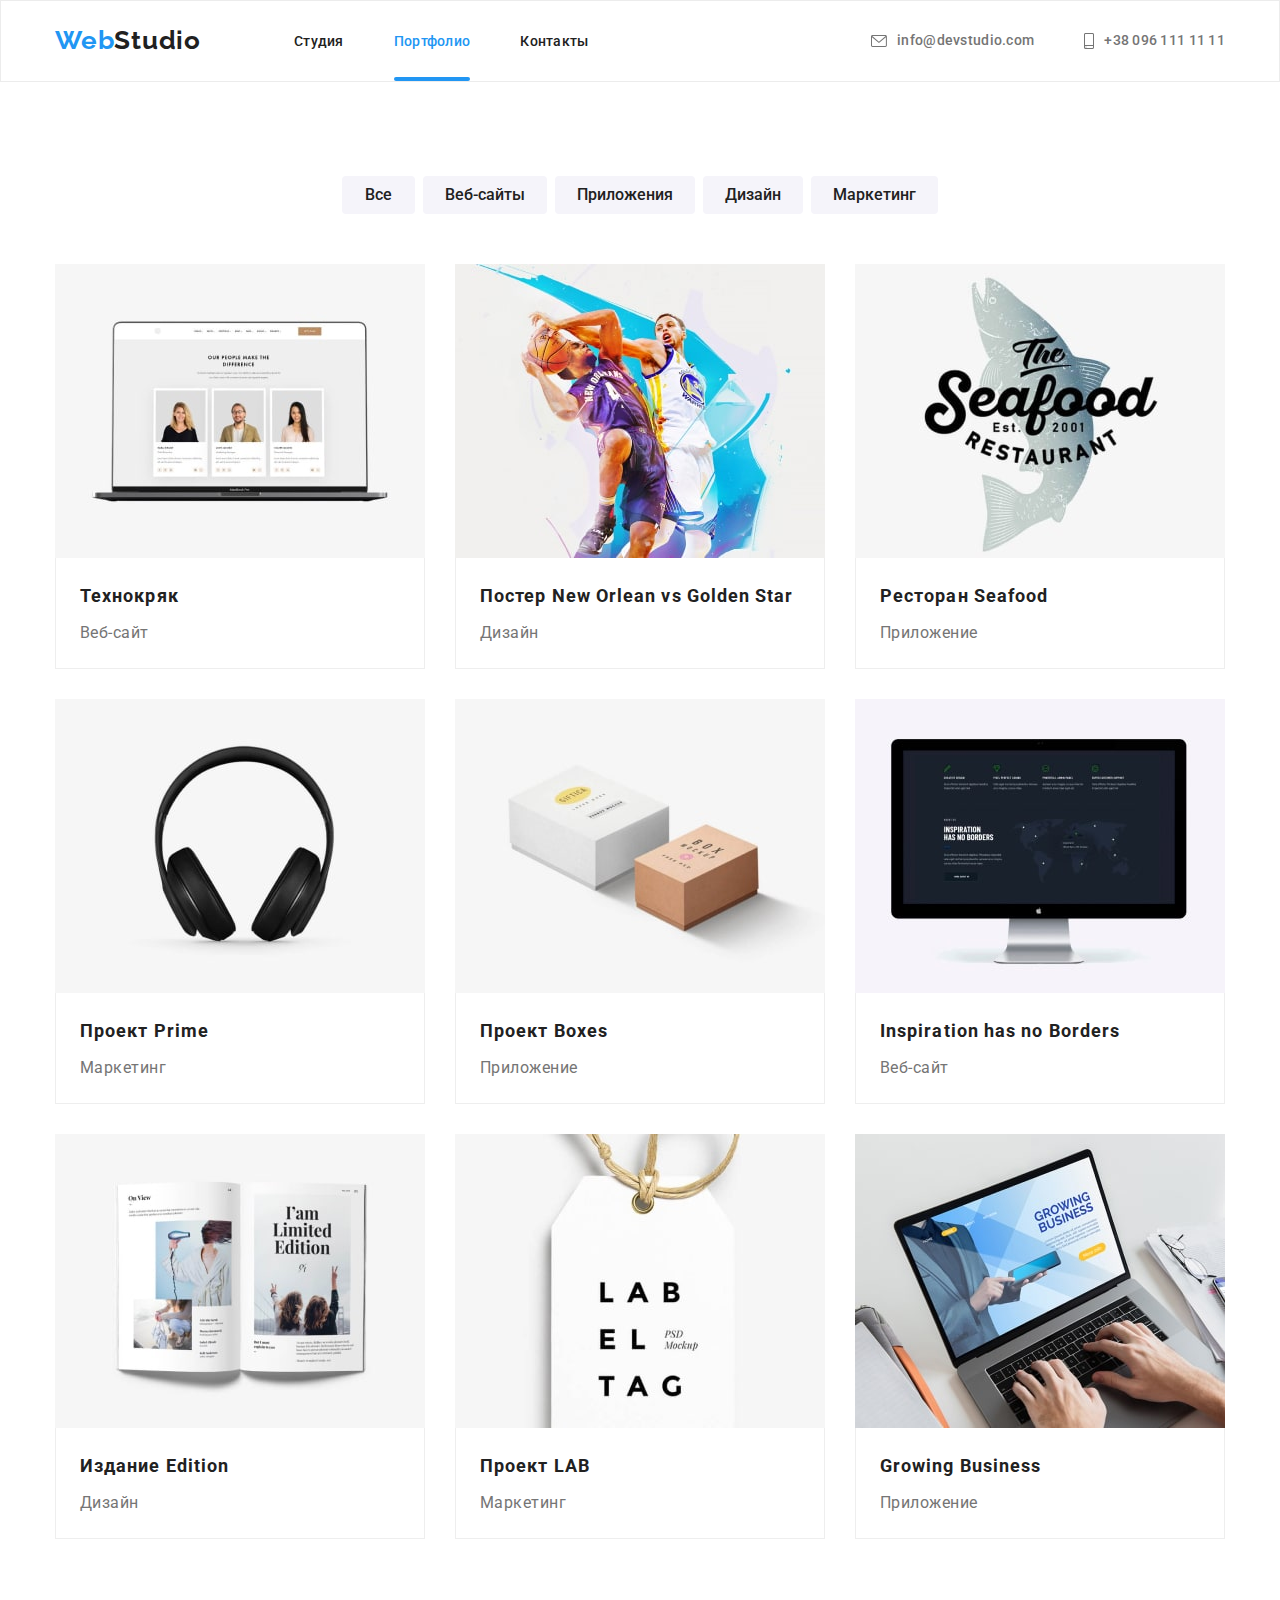
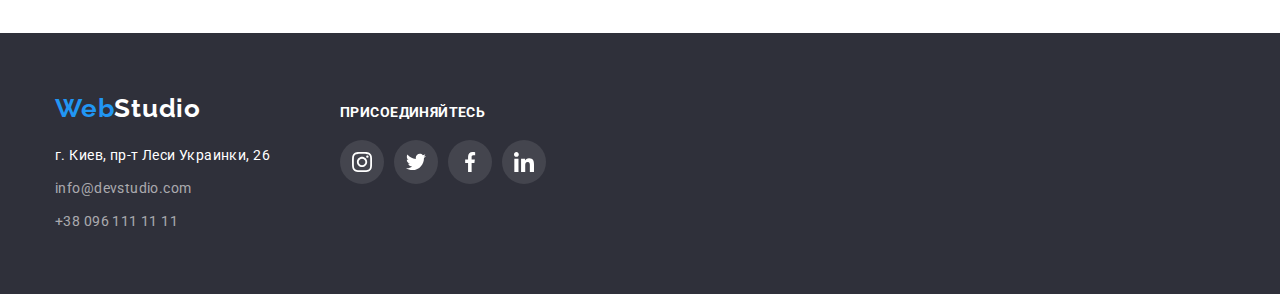
==== portfolio.html @ 38485baf "clone" ====
<!DOCTYPE html>
<html lang="ru">
    <head>
        <meta charset="UTF-8" />
        <meta http-equiv="X-UA-Compatible" content="IE=edge" />
        <meta name="viewport" content="width=device-width, initial-scale=1.0" />
        <link rel="preconnect" href="https://fonts.googleapis.com" />
        <link rel="preconnect" href="https://fonts.gstatic.com" crossorigin />
        <link
            href="https://fonts.googleapis.com/css2?family=Oleo+Script&family=Raleway:wght@700&family=Roboto:wght@400;500;700;900&display=swap"
            rel="stylesheet"
        />
        <link rel="stylesheet" href="./css/modern-normalize.css" />
        <link rel="stylesheet" href="./css/reset.css" />
        <link rel="stylesheet" href="./css/styles.css" />
        <title>Portfolio</title>
    </head>
    <body>
        <!--header-->
        <header class="header">
            <div class="heder-div container">
                <nav class="heder-nav">
                    <a href="./index.html" lang="en" class="logo link">
                        Web<span class="accent">Studio</span>
                    </a>
                </nav>
                <ul class="navigation-list list">
                    <li class="navigation-item">
                        <a href="./index.html" class="navigation-link link">
                            Студия
                        </a>
                    </li>
                    <li class="navigation-item">
                        <a
                            href="./portfolio.html"
                            class="navigation-link link current"
                        >
                            Портфолио
                        </a>
                    </li>
                    <li class="navigation-item">
                        <a href="contact" class="navigation-link link">
                            Контакты
                        </a>
                    </li>
                </ul>

                <ul class="contact-list list">
                    <li class="contact-item">
                        <a
                            href="mailto:info@devstudio.com"
                            class="contact-link link"
                        >
                            <svg
                                class="contact-link-icon"
                                width="16"
                                height="12"
                            >
                                <use href="./img/icons.svg#icon-envelope"></use>
                            </svg>
                            info@devstudio.com
                        </a>
                    </li>
                    <li class="contact-item">
                        <a href="tel:+380961111111" class="contact-link link">
                            <svg
                                class="contact-link-icon"
                                width="10"
                                height="16"
                            >
                                <use
                                    href="./img/icons.svg#icon-smartphone"
                                ></use>
                            </svg>
                            +38 096 111 11 11
                        </a>
                    </li>
                </ul>
            </div>
        </header>
        <!--main-->
        <main>
            <section class="section">
                <div class="container">
                    <h1 class="section-title visually-hidden">Портфолио</h1>
                    <ul class="filter-button list">
                        <li class="list-button-portfolio">
                            <button
                                type="button"
                                class="filter-button-portfolio"
                            >
                                Все
                            </button>
                        </li>
                        <li class="list-button-portfolio">
                            <button
                                type="button"
                                class="filter-button-portfolio"
                            >
                                Веб-сайты
                            </button>
                        </li>
                        <li class="list-button-portfolio">
                            <button
                                type="button"
                                class="filter-button-portfolio"
                            >
                                Приложения
                            </button>
                        </li>
                        <li class="list-button-portfolio">
                            <button
                                type="button"
                                class="filter-button-portfolio"
                            >
                                Дизайн
                            </button>
                        </li>
                        <li class="list-button-portfolio">
                            <button
                                type="button"
                                class="filter-button-portfolio"
                            >
                                Маркетинг
                            </button>
                        </li>
                    </ul>
                    <!--Content-->
                    <ul class="content-list list">
                        <li class="content-item">
                            <a href="" class="content-item-link link">
                                <div class="top-div">
                                    <img
                                        src="./img/tehnokryak.jpg"
                                        alt="Технокряк"
                                    />
                                    <p class="content-top-text">
                                        Ресурс предлагает комплексные
                                        предложения с разным уровнем функционала
                                        и сервисов. Все это позволит посетителю
                                        получить исчерпывающие сведения о
                                        компании или частном лице
                                    </p>
                                </div>
                                <div class="content-item-div">
                                    <h2 class="content-pre-titel">Технокряк</h2>
                                    <p class="content-text">Веб-сайт</p>
                                </div>
                            </a>
                        </li>
                        <li class="content-item">
                            <a href="" class="content-item-link link">
                                <div class="top-div">
                                    <img
                                        src="./img/poster-new-orlean.jpg"
                                        alt="Постер New Orlean vs Golden Star"
                                    />
                                    <p class="content-top-text">
                                        Ресурс предлагает комплексные
                                        предложения с разным уровнем функционала
                                        и сервисов. Все это позволит посетителю
                                        получить исчерпывающие сведения о
                                        компании или частном лице
                                    </p>
                                </div>
                                <div class="content-item-div">
                                    <h2 class="content-pre-titel">
                                        Постер
                                        <span lang="en">
                                            New Orlean vs Golden Star</span
                                        >
                                    </h2>
                                    <p class="content-text">Дизайн</p>
                                </div>
                            </a>
                        </li>
                        <li class="content-item">
                            <a href="" class="content-item-link link">
                                <div class="top-div">
                                    <img
                                        src="./img/seafood.jpg"
                                        alt="Ресторан Seafood"
                                    />
                                    <p class="content-top-text">
                                        Ресурс предлагает комплексные
                                        предложения с разным уровнем функционала
                                        и сервисов. Все это позволит посетителю
                                        получить исчерпывающие сведения о
                                        компании или частном лице
                                    </p>
                                </div>
                                <div class="content-item-div">
                                    <h2 class="content-pre-titel">
                                        Ресторан <span lang="en">Seafood</span>
                                    </h2>
                                    <p class="content-text">Приложение</p>
                                </div>
                            </a>
                        </li>
                        <li class="content-item">
                            <a href="" class="content-item-link link">
                                <div class="top-div">
                                    <img
                                        src="./img/prime.jpg"
                                        alt="Проект Prime"
                                    />
                                    <p class="content-top-text">
                                        Ресурс предлагает комплексные
                                        предложения с разным уровнем функционала
                                        и сервисов. Все это позволит посетителю
                                        получить исчерпывающие сведения о
                                        компании или частном лице
                                    </p>
                                </div>
                                <div class="content-item-div">
                                    <h2 class="content-pre-titel">
                                        Проект <span lang="en">Prime</span>
                                    </h2>
                                    <p class="content-text">Маркетинг</p>
                                </div>
                            </a>
                        </li>
                        <li class="content-item">
                            <a href="" class="content-item-link link">
                                <div class="top-div">
                                    <img
                                        src="./img/boxes.jpg"
                                        alt="Проект Boxes"
                                    />
                                    <p class="content-top-text">
                                        Ресурс предлагает комплексные
                                        предложения с разным уровнем функционала
                                        и сервисов. Все это позволит посетителю
                                        получить исчерпывающие сведения о
                                        компании или частном лице
                                    </p>
                                </div>
                                <div class="content-item-div">
                                    <h2 class="content-pre-titel">
                                        Проект <span lang="en">Boxes</span>
                                    </h2>
                                    <p class="content-text">Приложение</p>
                                </div>
                            </a>
                        </li>
                        <li class="content-item">
                            <a href="" class="content-item-link link">
                                <div class="top-div">
                                    <img
                                        src="./img/inspiration.jpg"
                                        alt="Inspiration has no Borders"
                                    />
                                    <p class="content-top-text">
                                        Ресурс предлагает комплексные
                                        предложения с разным уровнем функционала
                                        и сервисов. Все это позволит посетителю
                                        получить исчерпывающие сведения о
                                        компании или частном лице
                                    </p>
                                </div>
                                <div class="content-item-div">
                                    <h2 lang="en" class="content-pre-titel">
                                        Inspiration has no Borders
                                    </h2>
                                    <p class="content-text">Веб-сайт</p>
                                </div>
                            </a>
                        </li>
                        <li class="content-item">
                            <a href="" class="content-item-link link">
                                <div class="top-div">
                                    <img
                                        src="./img/edition.jpg"
                                        alt="Издание Limited Edition"
                                    />
                                    <p class="content-top-text">
                                        Ресурс предлагает комплексные
                                        предложения с разным уровнем функционала
                                        и сервисов. Все это позволит посетителю
                                        получить исчерпывающие сведения о
                                        компании или частном лице
                                    </p>
                                </div>
                                <div class="content-item-div">
                                    <h2 class="content-pre-titel">
                                        Издание <span lang="en">Edition</span>
                                    </h2>
                                    <p class="content-text">Дизайн</p>
                                </div>
                            </a>
                        </li>
                        <li class="content-item">
                            <a href="" class="content-item-link link">
                                <div class="top-div">
                                    <img src="./img/lab.jpg" alt="Проект LAB" />
                                    <p class="content-top-text">
                                        Ресурс предлагает комплексные
                                        предложения с разным уровнем функционала
                                        и сервисов. Все это позволит посетителю
                                        получить исчерпывающие сведения о
                                        компании или частном лице
                                    </p>
                                </div>
                                <div class="content-item-div">
                                    <h2 class="content-pre-titel">
                                        Проект <span lang="en">LAB</span>
                                    </h2>
                                    <p class="content-text">Маркетинг</p>
                                </div>
                            </a>
                        </li>
                        <li class="content-item">
                            <a href="" class="content-item-link link">
                                <div class="top-div">
                                    <img
                                        src="./img/growing-business.jpg"
                                        alt="Growing Business"
                                    />
                                    <p class="content-top-text">
                                        Ресурс предлагает комплексные
                                        предложения с разным уровнем функционала
                                        и сервисов. Все это позволит посетителю
                                        получить исчерпывающие сведения о
                                        компании или частном лице
                                    </p>
                                </div>
                                <div class="content-item-div">
                                    <h2 lang="en" class="content-pre-titel">
                                        Growing Business
                                    </h2>
                                    <p class="content-text">Приложение</p>
                                </div>
                            </a>
                        </li>
                    </ul>
                </div>
            </section>
        </main>
        <!--footer-->
        <footer class="footer">
            <div class="footer-div container">
                <div class="fotter-div-nav">
                    <a href="./index.html" class="footer-logo link">
                        Web<span class="footer-accent">Studio</span>
                    </a>
                    <address class="footer-address">
                        <ul class="footer-list list">
                            <li class="footer-item">
                                <a
                                    href="https://www.google.com.ua/maps/place/%D0%B1%D1%83%D0%BB.+%D0%9B%D0%B5%D1%81%D0%B8+%D0%A3%D0%BA%D1%80%D0%B0%D0%B8%D0%BD%D0%BA%D0%B8,+26,+%D0%9A%D0%B8%D0%B5%D0%B2,+02000/@50.4265807,30.5361971,17z/data=!3m1!4b1!4m5!3m4!1s0x40d4cf0e033ecbe9:0x57a4dffefec77da0!8m2!3d50.4265807!4d30.5383858?hl=ru"
                                    target="_blank"
                                    rel="noopener noreferrer nofollow"
                                    class="fotter-address-link link"
                                >
                                    г. Киев, пр-т Леси Украинки, 26
                                </a>
                            </li>
                            <li class="footer-item">
                                <a
                                    href="mailto:info@devstudio.com"
                                    class="footer-link link"
                                >
                                    info@devstudio.com
                                </a>
                            </li>
                            <li class="footer-item">
                                <a
                                    href="tel:+380961111111"
                                    class="footer-link link"
                                >
                                    +38 096 111 11 11
                                </a>
                            </li>
                        </ul>
                    </address>
                </div>
                <div class="footer-soc-div">
                    <p class="footer-soc-titel">присоединяйтесь</p>
                    <ul class="footer-soc-list list">
                        <li class="footer-soc-item">
                            <a href="" class="footer-soc-link link">
                                <svg
                                    class="footer-soc-icon"
                                    width="20"
                                    height="20"
                                >
                                    <use
                                        href="./img/icons.svg#icon-instagram"
                                    ></use>
                                </svg>
                            </a>
                        </li>
                        <li class="footer-soc-item">
                            <a href="" class="footer-soc-link link">
                                <svg
                                    class="footer-soc-icon"
                                    width="20"
                                    height="20"
                                >
                                    <use
                                        href="./img/icons.svg#icon-twitter"
                                    ></use>
                                </svg>
                            </a>
                        </li>
                        <li class="footer-soc-item">
                            <a href="" class="footer-soc-link link">
                                <svg
                                    class="footer-soc-icon"
                                    width="20"
                                    height="20"
                                >
                                    <use
                                        href="./img/icons.svg#icon-facebook"
                                    ></use>
                                </svg>
                            </a>
                        </li>
                        <li class="footer-soc-item">
                            <a href="" class="footer-soc-link link">
                                <svg
                                    class="footer-soc-icon"
                                    width="20"
                                    height="20"
                                >
                                    <use
                                        href="./img/icons.svg#icon-linkedin"
                                    ></use>
                                </svg>
                            </a>
                        </li>
                    </ul>
                </div>
            </div>
        </footer>
    </body>
</html>
---- css/styles.css ----
:root {
    --accent-color: #2196f3;
    --title-text-color: #212121;
    --primary-text-color: #757575;
    --primary-background-color: #ffffff;
    --secondary-background-color: #2f303a;
    --secondary-text-color: #ffffff;
    --button-color: #f5f4fa;
    --tertiary-background-color: #f5f4fa;
    --top-background: rgba(33, 150, 243, 0.9);
    --o-transform: transform 250ms cubic-bezier(0.4, 0, 0.2, 1);
    --o-transform-box-shadow: box-shadow 250ms cubic-bezier(0.4, 0, 0.2, 1);
    --o-trasform-color: color 250ms cubic-bezier(0.4, 0, 0.2, 1);
    --o-trasform-background: background-color 250ms cubic-bezier(0.4, 0, 0.2, 1);
    --o-transform-border: border 250ms cubic-bezier(0.4, 0, 0.2, 1)
}

img {
    display: block;
    max-width: 100%;
    height: auto;
}
body {
    font-family: 'Roboto', sans-serif;
    color: var(--primary-text-color);
    background-color: var(--primary-background-color);
}
.list {
    list-style: none;
}

.link {
    text-decoration: none;
}
.section {
    padding: 94px 0px 94px 0px;
}
.visually-hidden {
    position: absolute;
    white-space: nowrap;
    width: 1px;
    height: 1px;
    overflow: hidden;
    border: 0;
    padding: 0;
    clip: rect(0 0 0 0);
    clip-path: inset(50%);
    margin: -1px;
}
.container {
    width: 1200px;
    margin: 0px auto;
    padding-right: 15px;
    padding-left: 15px;
}

/*----------------------Header---------------------*/
.header {
    border: 1px solid #ececec;
}
.heder-div {
    display: flex;
    align-items: center;
}
.heder-nav {
    display: flex;
    align-items: center;
}

/*-------------------Header logo--------------------*/

.logo {
    color: var(--accent-color);
    font-family: 'Raleway', sans-serif;
    font-weight: 700;
    font-size: 26px;
    line-height: 1.19;
    letter-spacing: 0.03em;
    text-decoration: none;
    margin-right: 93px;
    padding-top: 24px;
    padding-bottom: 25px;
}
.accent {
    color: var(--title-text-color);
}
/*-------------------Header navigation--------------------*/
.navigation-list {
    display: flex;
}
.navigation-item:not(:last-child) {
    margin-right: 50px;
}
.navigation-link {
    font-weight: 500;
    font-size: 14px;
    line-height: 1.14;
    letter-spacing: 0.02em;
    color: var(--title-text-color);
    padding-top: 32px;
    padding-bottom: 32px;
    transition: var(--o-trasform-color);
}

.current {
    position: relative;
    color: var(--accent-color);
}

.current::after {
    content: '';
    width: 100%;
    height: 4px;
    border-radius: 2px;
    background-color: var(--accent-color);
    position: absolute;
    bottom: 0;
    left: 0;
}

.navigation-link:hover,
.navigation-link:focus,
.current {
    color: var(--accent-color);
    cursor: pointer;
}

.contact-link-icon {
    fill: currentColor;
    margin-right: 10px;
}
/*-------------------Heder contact--------------------*/
.contact-list {
    display: flex;
    margin-left: auto;
}
.contact-link {
    font-weight: 500;
    font-size: 14px;
    line-height: 1.14;
    letter-spacing: 0.02em;
    color: var(--primary-text-color);
    padding-top: 32px;
    padding-bottom: 32px;
    display: flex;
    align-items: center;
    transition: var(--o-trasform-color);
}
.contact-link:hover,
.contact-link:focus {
    color: var(--accent-color);
    cursor: pointer;
}
.contact-item:not(:last-child) {
    margin-right: 50px;
}

/*-------------------Hero--------------------*/

.hero {
    padding-top: 200px;
    padding-bottom: 200px;
    background-image: linear-gradient(
            rgba(47, 48, 58, 0.4),
            rgba(47, 48, 58, 0.4)
        ),
        url(../img/hero-bg.jpg);
    background-repeat: no-repeat;
    background-position: center;
    background-size: 1600px;
}

.hero-titel {
    font-weight: 900;
    font-size: 44px;
    line-height: 1.36;
    letter-spacing: 0.06em;
    text-transform: uppercase;
    color: var(--secondary-text-color);
    max-width: 696px;
    text-align: center;
    margin-left: auto;
    margin-right: auto;
    margin-bottom: 30px;
}
.button {
    margin-left: auto;
    margin-right: auto;

    display: block;
    border-radius: 4px;
    padding: 10px 32px;
    min-width: 200px;
    height: 50px;

    color: var(--secondary-text-color);
    background-color: var(--accent-color);

    font-weight: 700;
    font-size: 16px;
    line-height: 1.88;
    text-decoration: none;

    cursor: pointer;
    letter-spacing: 0.06em;
    font-family: 'Roboto', sans-serif;
    align-items: center;
    text-align: center;

    box-shadow: none;

     transition: var(--o-trasform-background), 
     var(--o-transform-box-shadow);
}
.button:hover,
.button:focus {
    background-color: #188ce8;
    box-shadow: 0px 4px 4px rgba(0, 0, 0, 0.15);
    border-radius: 4px;
}

/*-------------------feature--------------------*/
.feature-div {
    display: flex;
    flex-direction: column;
}
.feature-list {
    display: flex;
}
.feature-item {
    max-width: 270px;
}
.feature-item:not(:last-child) {
    margin-right: 30px;
}
.feature-item-div {
    width: 270px;
    height: 120px;
    background-color: var(--tertiary-background-color);
    border-radius: 4px;
    display: flex;
    align-items: center;
    justify-content: center;
    margin-bottom: 30px;
}

.feature-pre-title {
    font-weight: 700;
    font-size: 14px;
    line-height: 1.14;
    letter-spacing: 0.03em;
    text-transform: uppercase;
    color: var(--title-text-color);
    margin-bottom: 10px;
}
.feature-text {
    font-size: 14px;
    line-height: 1.71;
    letter-spacing: 0.03em;
    color: var(--primary-text-color);
}

/*-------------What are we doing (study)------------*/
.study {
    padding-top: 0px;
}

.study-list {
    display: flex;
    justify-content: space-between;
}

.study-title,
.team-title {
    font-weight: 700;
    font-size: 36px;
    line-height: 0.85;
    text-align: center;
    letter-spacing: 0.03em;
    color: var(--title-text-color);
    margin-bottom: 50px;
}

.study-item-div {
    position: relative;
    display: flex;
    min-height: 70px;
}

.study-item-text {
    font-weight: 700;
    font-size: 14px;
    line-height: 16px;
    letter-spacing: 0.03em;
    text-transform: uppercase;
    position: absolute;
    background-color: rgba(47, 48, 58, 0.8);
    bottom: 0;
    width: 100%;
    color: var(--secondary-text-color);
    min-height: 70px;
    display: flex;
    justify-content: center;
    align-items: center;
}

/*---------------------Our team (team)----------------------*/
.team {
    background-color: var(--tertiary-background-color);
}

.team-list {
    display: flex;
    margin-left: -30px;
}

.team-item {
    width: 270px;
    background: var(--primary-background-color);
    box-shadow: 0px 1px 3px rgba(0, 0, 0, 0.12), 0px 1px 1px rgba(0, 0, 0, 0.14),
        0px 2px 1px rgba(0, 0, 0, 0.2);
    border-radius: 0px 0px 4px 4px;
    flex-basis: calc(100% / 4-30px);
    margin-left: 30px;
}

.team-card {
    padding-top: 30px;
    padding-bottom: 30px;
}

.team-pre-title {
    font-weight: 500;
    font-size: 16px;
    line-height: 1.18;
    text-align: center;
    letter-spacing: 0.03em;
    color: var(--title-text-color);
    margin-bottom: 10px;
}

.team-text {
    font-size: 16px;
    line-height: 1.18;
    text-align: center;
    letter-spacing: 0.03em;
    color: var(--primary-text-color);
    margin-bottom: 16px;
}

.team-soc-list {
    display: flex;
    justify-content: center;
}

.team-soc-item {
    width: 44px;
    height: 44px;
    margin-left: 10px;
}

.team-soc-item:first-child {
    margin-left: 0px;
}

.team-soc-link {
    display: flex;
    align-items: center;
    justify-content: center;
    width: 100%;
    height: 100%;
    border-radius: 50%;
    background-color: var(--primary-background-color);
    color: #afb1b8;
    transition: var(--o-trasform-color), 
    var(--o-trasform-background);
}
.team-soc-link:hover,
.team-soc-link:focus {
    background-color: var(--accent-color);
    color: var(--primary-background-color);
}

.team-soc-icon {
    fill: currentColor;
}

/*-----------------clients section---------------*/

.clients-list {
    display: flex;
}
.clients-item {
    margin-left: 30px;
}

.clients-item:first-child {
    margin-left: 0;
}

.clients-link {
    width: 170px;
    height: 92px;
    border: 1px solid #afb1b8;
    border-radius: 4px;
    display: flex;
    align-items: center;
    justify-content: center;
    color: #afb1b8;
    outline: transparent;
    transition: var(--o-trasform-color), var(--o-transform-border);
}

.clients-link:hover,
.clients-link:focus {
    color: var(--accent-color);
    border: 1px solid var(--accent-color);
}
.clients-icon {
    fill: currentColor;
}

/*-------------------Footer--------------------*/

.footer {
    background-color: var(--secondary-background-color);
    padding-top: 60px;
    padding-bottom: 60px;
}
.footer-div {
    display: flex;
    align-items: baseline;
}

.fotter-div-nav{
    display: inline-block;
}
.footer-address {
    margin-top: 20px;
}

.footer-item:not(:last-child) {
    margin-bottom: 9px;
}

/*-------------------Footer logo--------------------*/
.footer-logo {
    color: var(--accent-color);
    font-family: 'Raleway', sans-serif;
    font-weight: 700;
    font-size: 26px;
    line-height: 1.19;
    letter-spacing: 0.03em;
    text-decoration: none;
}

.footer-accent {
    font-family: 'Raleway';
    font-style: normal;
    font-weight: 700;
    font-size: 26px;
    line-height: 1.19;
    letter-spacing: 0.03em;
    color: var(--secondary-text-color);
}
/*-------------------Footer navigation--------------------*/
.fotter-address-link {
    font-style: normal;
    font-size: 14px;
    line-height: 1.71;
    letter-spacing: 0.03em;
    color: var(--secondary-text-color);
    transition: var(--o-trasform-color);
}
.footer-link {
    font-style: normal;
    font-size: 14px;
    line-height: 1.71;
    letter-spacing: 0.03em;
    color: rgba(255, 255, 255, 0.6);
    transition: var(--o-trasform-color);
}
.footer-link:hover,
.footer-link:focus {
    color: var(--accent-color);
    cursor: pointer;
}
.fotter-address-link:hover,
.fotter-address-link:focus {
    color: var(--accent-color);
    cursor: pointer;
}

.footer-soc-titel {
    font-weight: 700;
    font-size: 14px;
    line-height: 16px;
    letter-spacing: 0.03em;
    text-transform: uppercase;
    color: var(--secondary-text-color);
}

.footer-soc-div {
    display: inline-block;
    margin-left: 70px;

}

.footer-soc-list {
    display: flex;
    margin-top: 20px;
}

.footer-soc-item {
    width: 44px;
    height: 44px;
    margin-left: 10px;
}

.footer-soc-item:first-child {
    margin-left: 0px;
}

.footer-soc-link {
    display: flex;
    align-items: center;
    justify-content: center;
    width: 100%;
    height: 100%;
    border-radius: 50%;
    background-color: rgba(255, 255, 255, 0.1);
    color: var(--primary-background-color);
    transition: var(--o-trasform-background);
}

.footer-soc-link:hover,
.footer-soc-link:focus {
    background-color: var(--accent-color);
}
.footer-soc-icon {
    fill: currentColor;
}

/*----------------- Portfolio-----------------------*/
/*-------------------- button-----------------------*/
.filter-button {
    display: flex;
    justify-content: center;
    margin-bottom: 50px;
}
.list-button-portfolio:not(:last-child) {
    margin-right: 8px;
}

.filter-button-portfolio {
    background-color: var(--button-color);
    color: var(--title-text-color);
    font-family: 'Roboto';
    font-weight: 500;
    font-size: 16px;
    line-height: 1.63;
    cursor: pointer;
    display: inline-block;
    border-radius: 4px;
    min-width: 73px;

    padding: 6px 22px;
    border: none;
    box-shadow: none;

    transition: var(--o-trasform-color), var(--o-trasform-background),
        var(--o-transform-box-shadow);
}

.filter-button-portfolio:hover,
.filter-button-portfolio:focus {
    color: var(--secondary-text-color);
    background-color: var(--accent-color);
    box-shadow: 0px 3px 1px rgba(0, 0, 0, 0.1), 0px 1px 2px rgba(0, 0, 0, 0.08),
        0px 2px 2px rgba(0, 0, 0, 0.12);
}

/*--------------------Content----------------------*/
.content-list {
    display: flex;
    flex-wrap: wrap;
    gap: 30px;
}

.top-div {
    position: relative;
    overflow: hidden;
 
}

.content-item-link{
    box-shadow: none;
    transition: var(--o-transform-box-shadow); 
   
}

.content-item-link:hover .content-top-text,
.content-item-link:focus .content-top-text {
    transform: translateY(0);
}

.content-item-link:hover,
.content-item-link:focus {
    display: block;
    box-shadow: 0px 1px 1px rgba(0, 0, 0, 0.12), 0px 4px 4px rgba(0, 0, 0, 0.06),
        1px 4px 6px rgba(0, 0, 0, 0.16);
}

.content-top-text {
    position: absolute;
    top: 0;
    font-size: 18px;
    line-height: 1.56;
    letter-spacing: 0.03em;
    color: var(--secondary-text-color);
    padding: 63px 24px;
    height: 101%;
    transform: translateY(100%);
    overflow: auto;
    transition: var(--o-transform);
    background-color: var(--top-background);
    
}

.content-item-div {
    background: var(--primary-background-color);
    border-right: 1px solid #eeeeee;
    border-left: 1px solid #eeeeee;
    border-bottom: 1px solid #eeeeee;
    padding: 20px 24px;
}
.content-pre-titel {
    font-weight: 700;
    font-size: 18px;
    line-height: 2;
    letter-spacing: 0.06em;
    color: var(--title-text-color);
    margin-bottom: 4px;
}
.content-text {
    font-size: 16px;
    line-height: 1.87;
    letter-spacing: 0.03em;
    color: var(--primary-text-color);
}
/*--------------modal window------------------*/
.backdrop{
    width: 100%;
    height: 100%;
    position: fixed;
    top: 0;
    left: 0;
    background-color: rgba(0, 0, 0, 0.2);
    transition: opacity 500ms cubic-bezier(0.4, 0, 0.2, 1),
                visibility 500ms cubic-bezier(0.4, 0, 0.2, 1);
}

.backdrop.is-hidden .modal{
    transform: translate(-50%, -50%) scale(0) rotate(360deg); 
}

.modal{
    width: 528px;
    min-height: 581px;
    background-color: var(--primary-background-color);
    box-shadow: 0px 1px 3px rgba(0, 0, 0, 0.12), 0px 1px 1px rgba(0, 0, 0, 0.14), 0px 2px 1px rgba(0, 0, 0, 0.2);
    border-radius: 4px;
    position: absolute;
    top: 50%;
    left: 50%;
    transform: translate(-50%, -50%) scale(1) rotate(0);
    transition: transform 500ms ease-out;

}

.modal-close-btn{
    width: 30px;
    height: 30px;
    border: 1px solid rgba(0, 0, 0, 0.1);
    border-radius: 50%;
    background-color: transparent;
    display: flex;
    align-items: center;
    justify-content: center;
    position: absolute;
    right: 8px;
    top: 8px;
}

.is-hidden{
    opacity: 0;
    visibility: hidden;
    pointer-events: none;
}
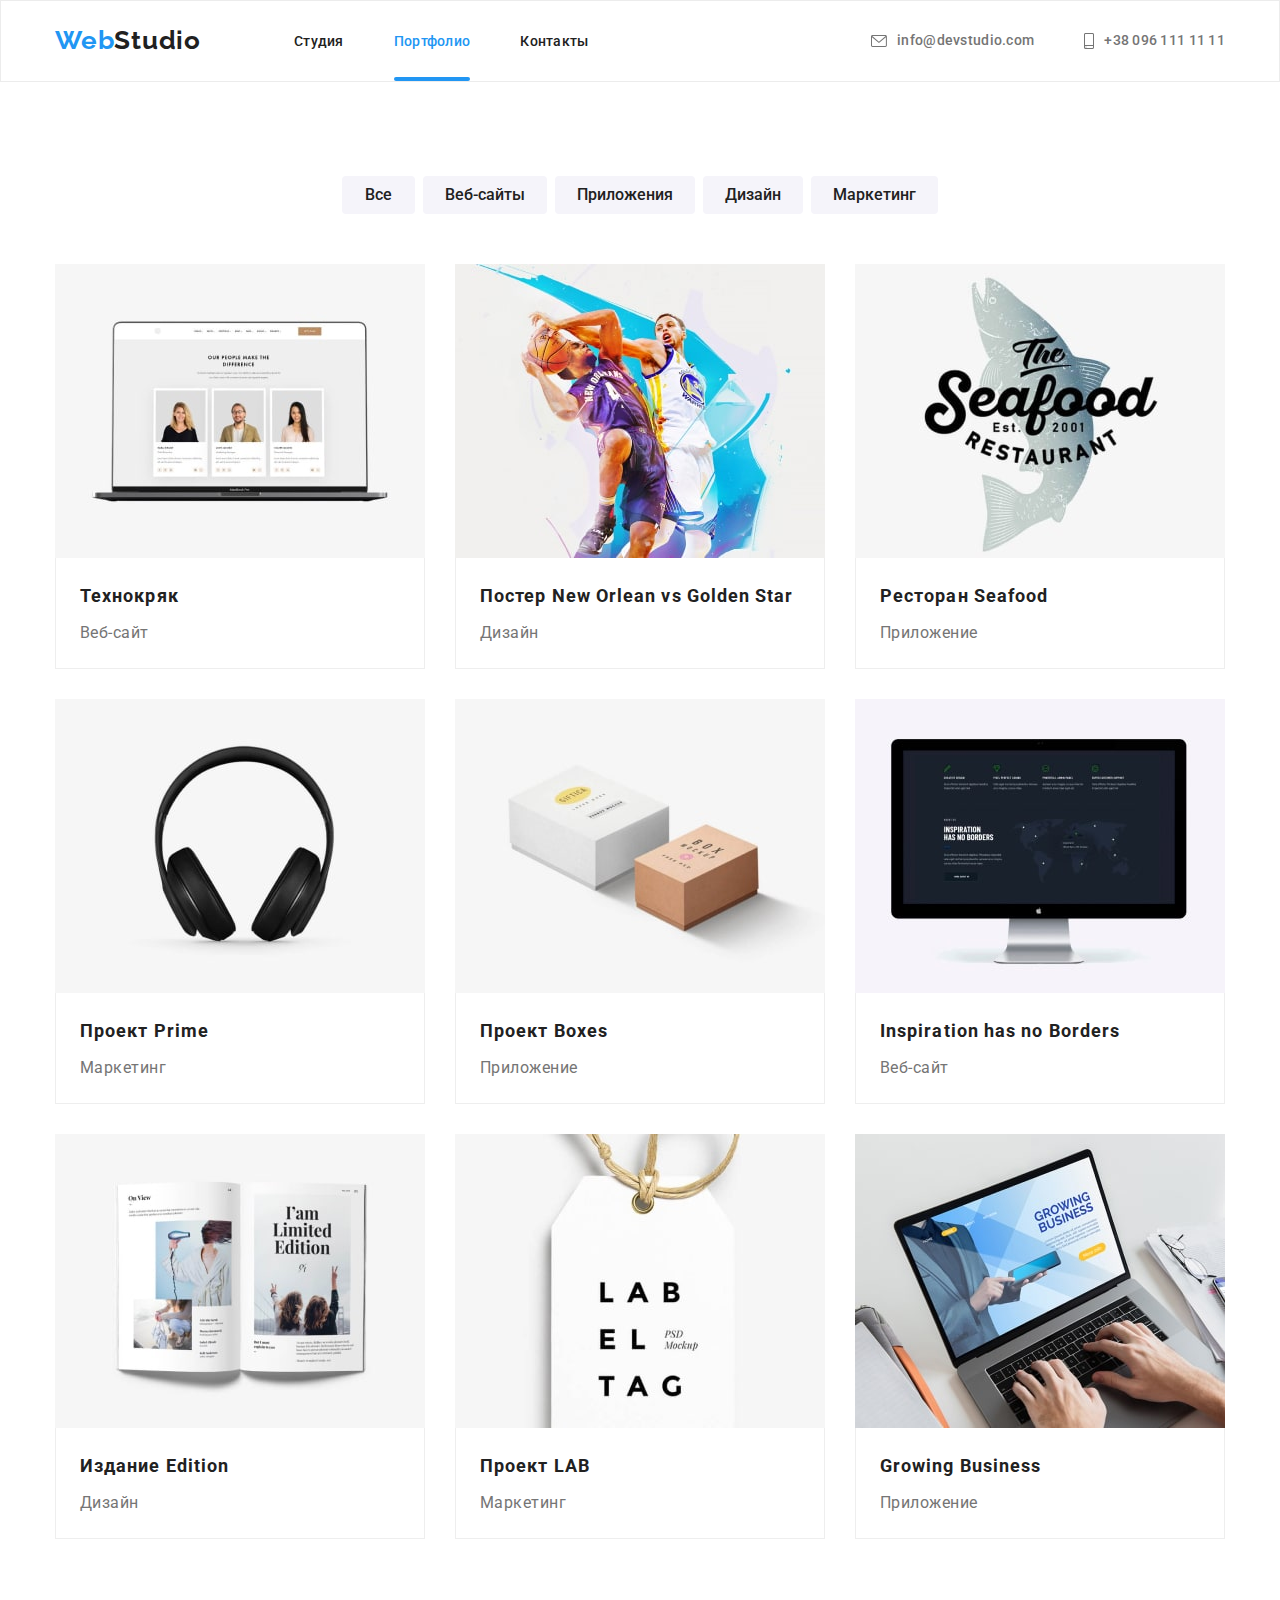
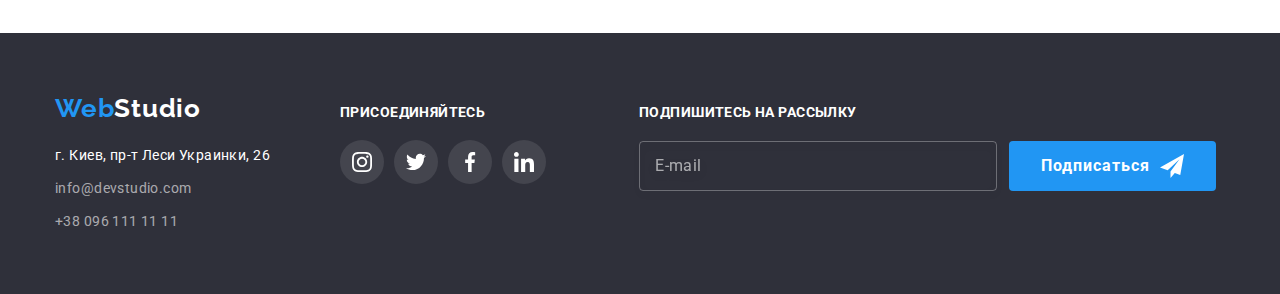
==== commit c4a27028: "update portfolio" ====
--- a/portfolio.html
+++ b/portfolio.html
@@ -431,6 +431,32 @@
                         </li>
                     </ul>
                 </div>
+                <div class="footer-mail-input">
+                    <p class="footer-mail-tilel">Подпишитесь на рассылку</p>
+                    <div class="footer-mail-form">
+                        <form class="mail-form">
+                            <input
+                                type="email"
+                                placeholder="E-mail"
+                                name="mail-name"
+                                class="mail-input"
+                                required
+                            />
+                        </form>
+                        <button type="submit" class="button footer-btn">
+                            Подписаться
+                            <span class="icon-send">
+                                <svg
+                                    class="icon-send-svg"
+                                    width="24"
+                                    height="24"
+                                >
+                                    <use
+                                        href="./img/icons.svg#icon-icon-send"
+                                    ></use></svg
+                            ></span>
+                        </button>
+                    </div>
             </div>
         </footer>
     </body>
--- a/css/styles.css
+++ b/css/styles.css
@@ -12,7 +12,8 @@
     --o-transform-box-shadow: box-shadow 250ms cubic-bezier(0.4, 0, 0.2, 1);
     --o-trasform-color: color 250ms cubic-bezier(0.4, 0, 0.2, 1);
     --o-trasform-background: background-color 250ms cubic-bezier(0.4, 0, 0.2, 1);
-    --o-transform-border: border 250ms cubic-bezier(0.4, 0, 0.2, 1)
+    --o-transform-border: border 250ms cubic-bezier(0.4, 0, 0.2, 1);
+    --o-transform-fill: fill 250ms cubic-bezier(0.4, 0, 0.2, 1);
 }
 
 img {
@@ -192,6 +193,7 @@
     padding: 10px 32px;
     min-width: 200px;
     height: 50px;
+    border-width: 0px;
 
     color: var(--secondary-text-color);
     background-color: var(--accent-color);
@@ -541,6 +543,65 @@
     fill: currentColor;
 }
 
+.footer-mail-input{
+    margin-left: 93px;
+}
+
+.footer-mail-tilel{
+    font-weight: 700;
+    font-size: 14px;
+    line-height: 1.14;
+    letter-spacing: 0.03em;
+    text-transform: uppercase;
+    color: var(--secondary-text-color);
+    margin-bottom: 20px;
+}
+
+.footer-mail-form{
+    display: flex;
+    align-items: center;
+}
+
+.mail-input{
+    width: 358px;
+    height: 50px;
+    background: transparent;
+    border: 1px solid rgba(255, 255, 255, 0.3);
+    filter: drop-shadow(0px 4px 4px rgba(0, 0, 0, 0.15));
+    border-radius: 4px;
+    margin-right: 12px;
+    padding: 16px 15px;
+    color: var(--secondary-text-color);
+    transition: var(--o-transform-border);
+    outline: transparent;
+}
+
+.mail-input:hover,
+.mail-input:focus{
+     border: 1px solid var(--accent-color);
+     cursor: pointer;
+}
+
+.mail-input::placeholder{
+    font-size: 16px;
+    line-height: 1.25;
+    display: flex;
+    align-items: center;
+    letter-spacing: 0.03em;
+    color: rgba(255, 255, 255, 0.6);
+}
+
+.footer-btn{
+    display: flex;
+    align-items: center;
+    justify-content: center;
+}
+
+.icon-send{
+    margin-left: 10px;
+    display: flex;
+    align-items: center;
+}
 /*----------------- Portfolio-----------------------*/
 /*-------------------- button-----------------------*/
 .filter-button {
@@ -675,7 +736,7 @@
     left: 50%;
     transform: translate(-50%, -50%) scale(1) rotate(0);
     transition: transform 500ms ease-out;
-
+    padding: 40px;
 }
 
 .modal-close-btn{
@@ -690,6 +751,162 @@
     position: absolute;
     right: 8px;
     top: 8px;
+    fill: #000000;
+    transition: var(--o-transform-fill);
+}
+
+.modal-close-btn:hover, .modal-close-btn:focus{
+    fill: var(--accent-color);
+    cursor: pointer;
+}
+
+.modal-titel{
+    font-weight: 700;
+    font-size: 20px;
+    line-height: 1.15;
+    text-align: center;
+    letter-spacing: 0.03em;
+    color: #212121;
+    margin-bottom: 12px;
+}
+
+.modal-field{
+    margin-bottom: 10px;
+}
+
+.modal-input{
+    height: 40px;
+    width: 100%;
+    background-color: transparent;
+    border: 1px solid rgba(33, 33, 33, 0.2);
+    border-radius: 4px;
+    transition: var(--o-transform-border);
+    padding-left: 42px;
+    outline: transparent;
+}
+
+.modal-input:hover,
+.modal-input:focus{
+    cursor: pointer;
+    border: 1px solid #2196F3;
+}
+
+.modal-input:hover + .input-icon,
+.modal-input:focus + .input-icon{
+    fill: var(--accent-color);
+}
+
+.modal-lable{
+    font-size: 12px;
+    line-height: 1.16;
+    letter-spacing: 0.01em;
+    color: var(--primary-text-color);
+    margin-bottom: 4px;
+}
+
+.input-wrap{
+    position: relative;
+}
+
+.input-icon{
+    position: absolute;
+    left: 12px;
+    top: 50%;
+    transform: translateY(-50%);
+    transition: var(--o-transform-fill);
+}
+
+.modal-area{
+    width: 100%;
+    height: 120px;
+    border: 1px solid rgba(33, 33, 33, 0.2);
+    border-radius: 4px;
+    resize: none;
+    padding: 12px 16px;
+    background-color: transparent;
+    transition: var(--o-transform-border);
+    outline: transparent;
+}
+
+.modal-area:hover,
+.modal-area:focus{
+    cursor: pointer;
+    border: 1px solid #2196F3;
+}
+
+.modal-area::placeholder{
+    font-size: 14px;
+    line-height: 1.14px;
+    letter-spacing: 0.01em;
+    color: rgba(117, 117, 117, 0.5);
+    padding-top: 12px;
+}
+
+.check-field{
+    margin-top: 20px;
+    margin-bottom: 30px;
+}
+
+.check-text{
+    font-size: 14px;
+    line-height: 1.71;
+    letter-spacing: 0.03em;
+    color: var(--primary-text-color);
+    display: flex;
+    justify-content: center;
+    align-items: center;
+}
+
+.check-text:hover{
+    cursor: pointer;
+}
+
+.check-text .check-span{
+    width: 16px;
+    height: 16px;
+    border: 2px solid #212121;
+    border-radius: 3px;
+    margin-right: 7px;
+    display: flex;
+    align-items: center;
+    justify-content: center;
+}
+
+.check-icon{
+    fill: transparent;
+}
+
+.input-check:checked + .check-text .check-span{
+    background-color: var(--accent-color);
+    border: none;
+}
+
+.input-check:checked + .check-text .check-icon{
+   fill: #ffffff;   
+}
+/*.check-text::before{
+    content: "";
+    width: 16px;
+    height: 15px;
+    border: 2px solid #212121;
+    border-radius: 3px;
+    margin-right: 7px;
+}
+
+.input-check:checked + .check-text::before{
+    background-color: var(--accent-color);
+    border: none;
+    background-image: url(../img/vector.svg);
+    background-repeat: no-repeat;
+    background-position: center;
+}*/
+
+.check-link{
+    font-size: 14px;
+line-height: 1.71;
+letter-spacing: 0.03em;
+text-decoration-line: underline;
+color: var(--accent-color);
 }
 
 .is-hidden{
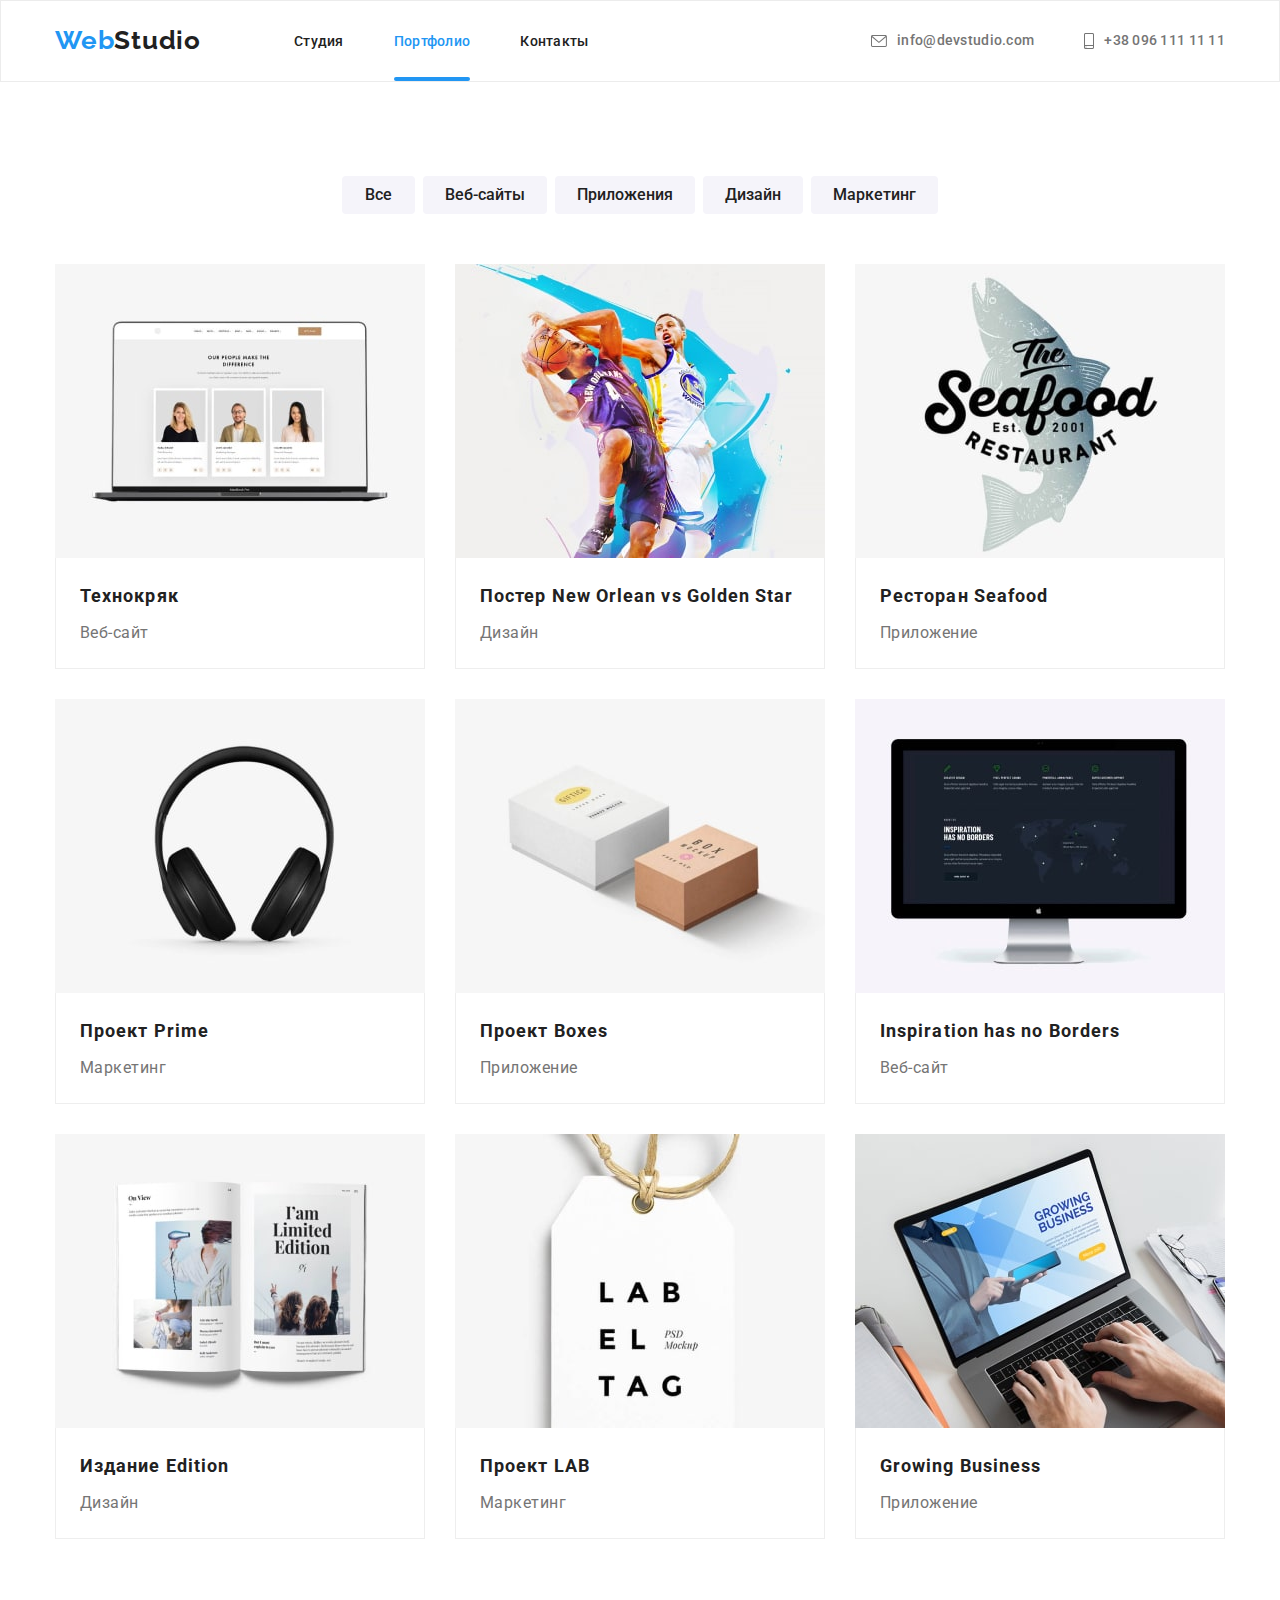
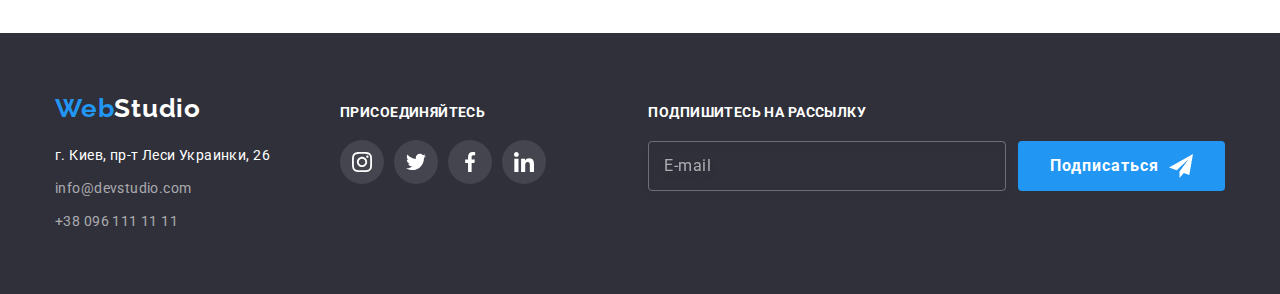
==== commit 33ba57bf: "form" ====
--- a/portfolio.html
+++ b/portfolio.html
@@ -442,7 +442,7 @@
                                 class="mail-input"
                                 required
                             />
-                        </form>
+                        
                         <button type="submit" class="button footer-btn">
                             Подписаться
                             <span class="icon-send">
@@ -456,7 +456,9 @@
                                     ></use></svg
                             ></span>
                         </button>
+                        </form>
                     </div>
+            </div>
             </div>
         </footer>
     </body>
--- a/css/styles.css
+++ b/css/styles.css
@@ -544,7 +544,7 @@
 }
 
 .footer-mail-input{
-    margin-left: 93px;
+    margin-left: auto;
 }
 
 .footer-mail-tilel{
@@ -557,7 +557,7 @@
     margin-bottom: 20px;
 }
 
-.footer-mail-form{
+.mail-form{
     display: flex;
     align-items: center;
 }
@@ -796,7 +796,12 @@
     fill: var(--accent-color);
 }
 
+.modal-coments{
+    margin-bottom: 20px;
+}
+
 .modal-lable{
+    display: block;
     font-size: 12px;
     line-height: 1.16;
     letter-spacing: 0.01em;
@@ -817,6 +822,7 @@
 }
 
 .modal-area{
+    display: block;
     width: 100%;
     height: 120px;
     border: 1px solid rgba(33, 33, 33, 0.2);
@@ -843,7 +849,6 @@
 }
 
 .check-field{
-    margin-top: 20px;
     margin-bottom: 30px;
 }
 
@@ -857,19 +862,23 @@
     align-items: center;
 }
 
-.check-text:hover{
+.check-text:hover,
+.check-text:focus{
     cursor: pointer;
 }
 
 .check-text .check-span{
     width: 16px;
     height: 16px;
-    border: 2px solid #212121;
+    border: 3px solid #212121;
     border-radius: 3px;
     margin-right: 7px;
     display: flex;
     align-items: center;
     justify-content: center;
+    transition: var(--o-transform-border),
+    var(--o-transform-fill),
+    var(--o-trasform-background);
 }
 
 .check-icon{
@@ -882,7 +891,14 @@
 }
 
 .input-check:checked + .check-text .check-icon{
-   fill: #ffffff;   
+   fill: #ffffff;
+}
+
+.input-check:focus + .check-text .check-span,
+.input-check:hover + .check-text .check-span{
+    cursor: pointer;
+    border: 3px solid var(--accent-color);
+    border-radius: 3px;
 }
 /*.check-text::before{
     content: "";
